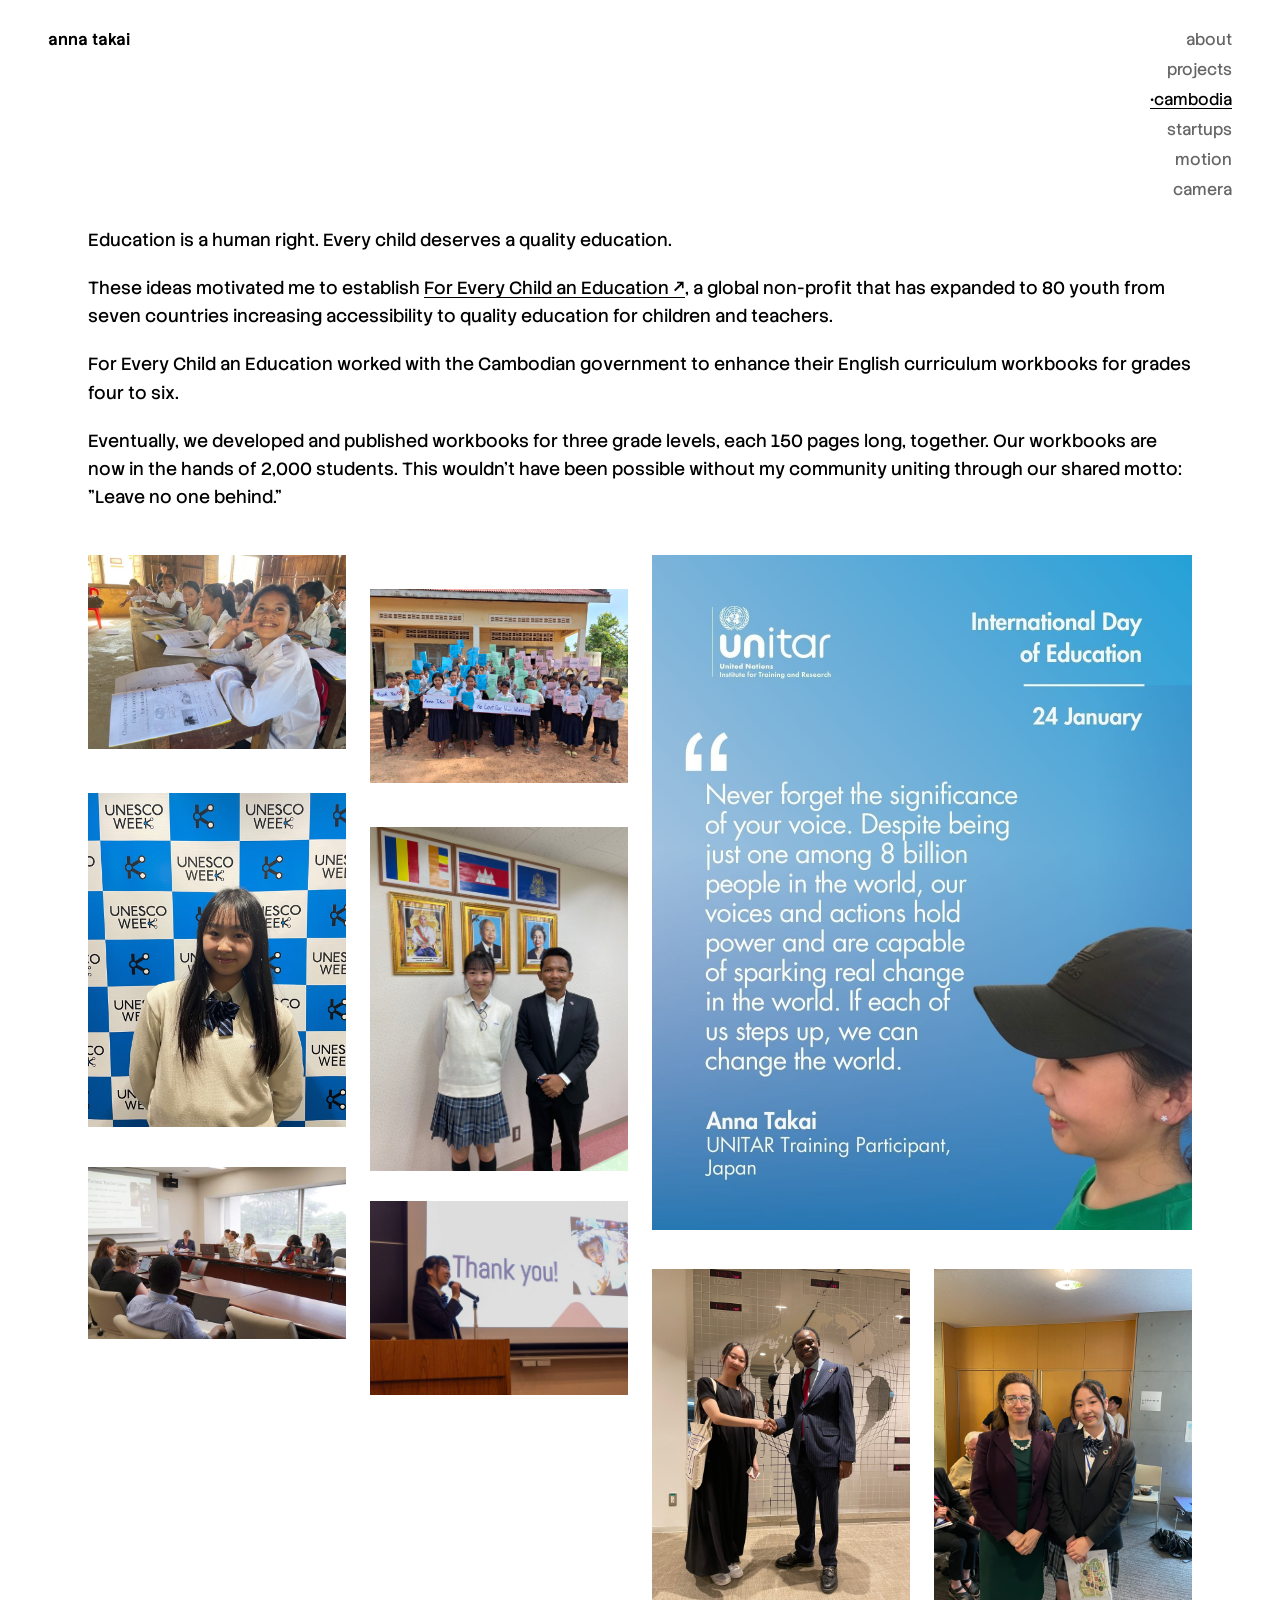
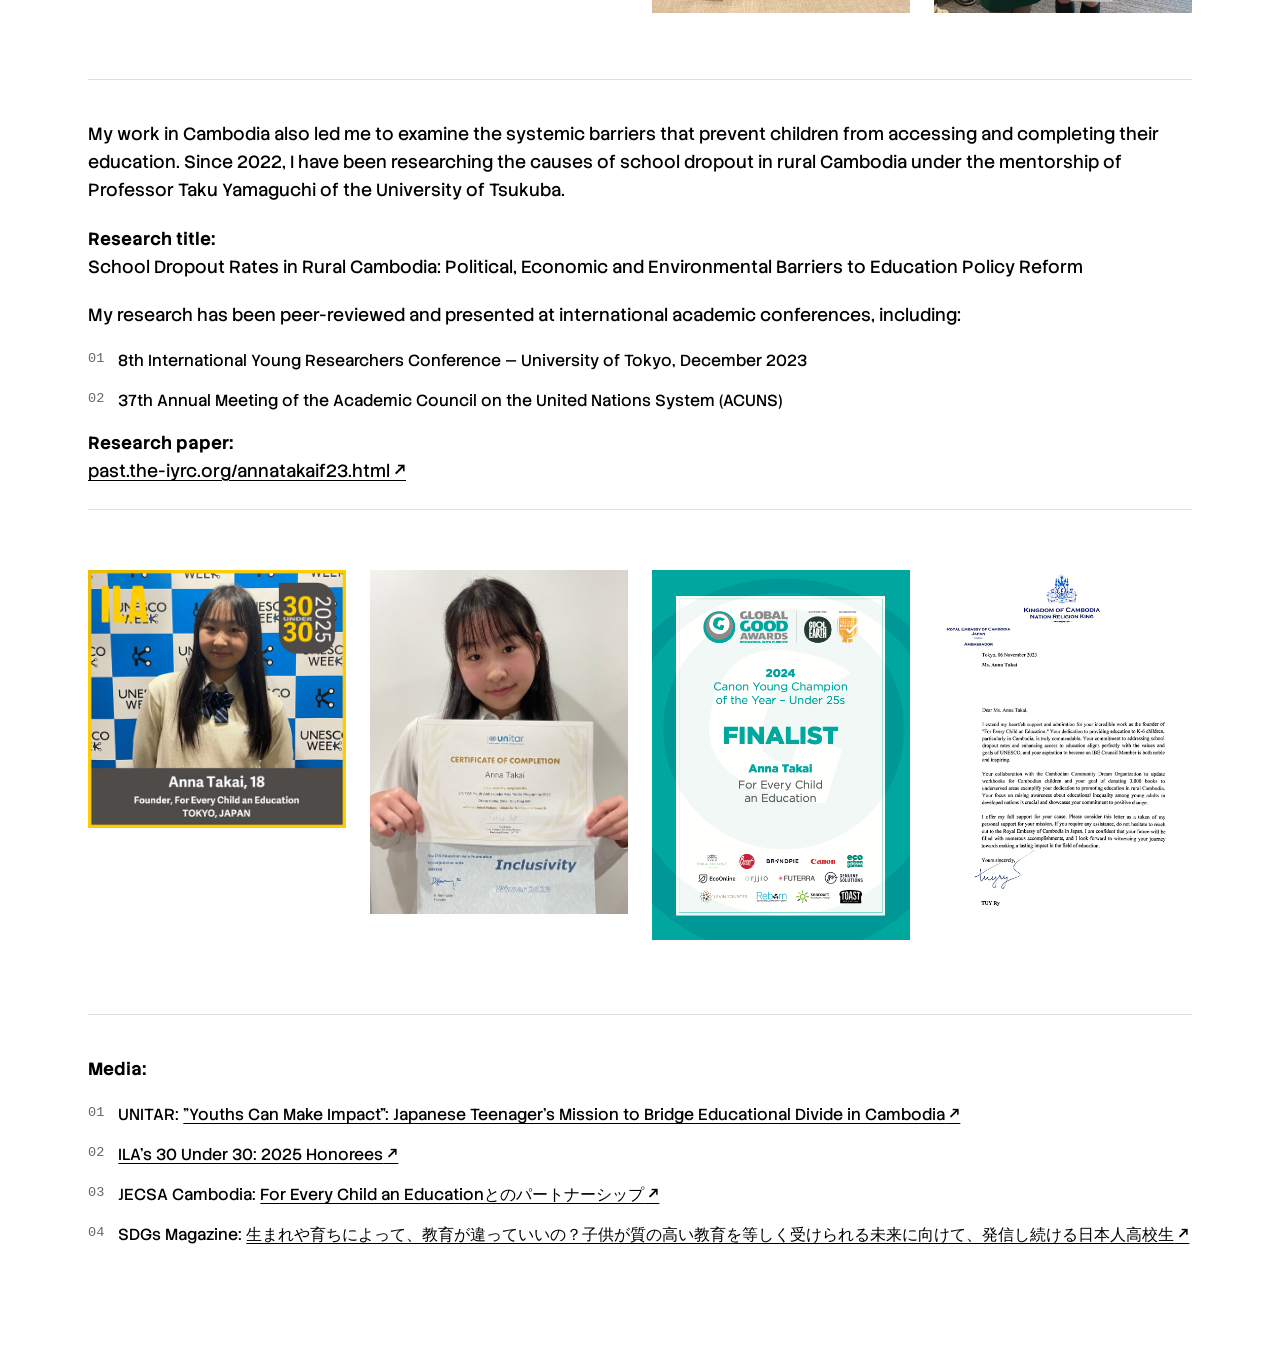
==== cambodia.html @ c9e7947b "Add JECSA Cambodia and SDGs Magazine links to media section" ====
<!doctype html>
<html lang="en">
<head>
<meta charset="utf-8">
<meta name="viewport" content="width=device-width, initial-scale=1">
<title>anna takai — cambodia</title>
<link rel="preconnect" href="https://fonts.googleapis.com">
<link rel="preconnect" href="https://fonts.gstatic.com" crossorigin>
<link href="https://fonts.googleapis.com/css2?family=Stack+Sans+Text:wght@200..700&display=swap" rel="stylesheet">
<link rel="stylesheet" href="style.css?v=29">
</head>
<body class="page">

<header class="site-header">
  <a class="name" href="index.html">anna takai</a>
  <nav>
    <a href="index.html">about</a>
    <a href="projects.html">projects</a>
    <a href="cambodia.html" class="active">cambodia</a>
    <a href="startups.html">startups</a>
    <a href="motion.html">motion</a>
    <a href="camera.html">camera</a>
  </nav>
</header>

<main>
  <div class="story">
    <p>Education is a human right. Every child deserves a quality education.</p>
    <p>These ideas motivated me to establish <a class="external" href="https://foreverychildaneducation.org/" target="_blank" rel="noopener">For Every Child an Education</a>, a global non-profit that has expanded to 80 youth from seven countries increasing accessibility to quality education for children and teachers.</p>
    <p>For Every Child an Education worked with the Cambodian government to enhance their English curriculum workbooks for grades four to six.</p>
    <p>Eventually, we developed and published workbooks for three grade levels, each 150 pages long, together. Our workbooks are now in the hands of 2,000 students. This wouldn't have been possible without my community uniting through our shared motto: "Leave no one behind."</p>
  </div>

  <div class="gallery-grid size-m">
    <div class="cell"><img src="images/cambodia-real/img-7025.jpg" alt=""></div>
    <div class="cell cell-large"><img src="images/cambodia-real/unitar-quote.jpeg" alt=""></div>
    <div class="cell"><img src="images/cambodia-real/img-9636.jpg" alt=""></div>
    <div class="cell"><img src="images/cambodia-real/unesco-week.png" alt=""></div>
    <div class="cell"><img src="images/cambodia-real/cambodia-embassy.jpg" alt=""></div>
    <div class="cell"><img src="images/cambodia-real/acuns-roundtable.jpg" alt=""></div>
    <div class="cell"><img src="images/cambodia-real/iyrc-speech.jpg" alt=""></div>
    <div class="cell"><img src="images/cambodia-real/img-9457.jpg" alt=""></div>
    <div class="cell"><img src="images/cambodia-real/img-7607.jpg" alt=""></div>
  </div>

  <div class="section-divider"></div>

  <div class="story">
    <p>My work in Cambodia also led me to examine the systemic barriers that prevent children from accessing and completing their education. Since 2022, I have been researching the causes of school dropout in rural Cambodia under the mentorship of Professor Taku Yamaguchi of the University of Tsukuba.</p>

    <p><strong>Research title:</strong><br>School Dropout Rates in Rural Cambodia: Political, Economic and Environmental Barriers to Education Policy Reform</p>

    <p>My research has been peer-reviewed and presented at international academic conferences, including:</p>

    <div class="list-item"><span class="idx">01</span><span>8th International Young Researchers Conference — University of Tokyo, December 2023</span></div>
    <div class="list-item"><span class="idx">02</span><span>37th Annual Meeting of the Academic Council on the United Nations System (ACUNS)</span></div>

    <p><strong>Research paper:</strong><br><a class="external" href="https://past.the-iyrc.org/annatakaif23.html" target="_blank" rel="noopener">past.the-iyrc.org/annatakaif23.html</a></p>
  </div>

  <div class="section-divider"></div>

  <div class="gallery-grid size-m">
    <div class="cell">
      <a href="documents/30-under-30-certificate.pdf" target="_blank" rel="noopener">
        <img src="images/cambodia-real/ila-30-under-30-badge.jpg" alt="">
      </a>
    </div>
    <div class="cell"><img src="images/cambodia-real/unitar-certificate.jpg" alt=""></div>
    <div class="cell"><img src="images/cambodia-real/global-good-awards.png" alt=""></div>
    <div class="cell"><img src="images/cambodia-real/cambodia-embassy-letter.png" alt=""></div>
  </div>

  <div class="section-divider"></div>

  <div class="story">
    <p><strong>Media:</strong></p>

    <div class="list-item"><span class="idx">01</span><span>UNITAR: <a class="external" href="https://unitar.org/about/news-stories/stories/youths-can-make-impact-japanese-teenagers-mission-bridge-educational-divide-cambodia" target="_blank" rel="noopener">"Youths Can Make Impact": Japanese Teenager's Mission to Bridge Educational Divide in Cambodia</a></span></div>
    <div class="list-item"><span class="idx">02</span><span><a class="external" href="https://www.literacyworldwide.org/docs/default-source/communications/literacy-today/ila-2025-30-under-30.pdf?sfvrsn=174d9413_4" target="_blank" rel="noopener">ILA's 30 Under 30: 2025 Honorees</a></span></div>
    <div class="list-item"><span class="idx">03</span><span>JECSA Cambodia: <a class="external" href="https://jecsa-cambodia.org/activity/post-29624/" target="_blank" rel="noopener">For Every Child an Educationとのパートナーシップ</a></span></div>
    <div class="list-item"><span class="idx">04</span><span>SDGs Magazine: <a class="external" href="https://sdgsmagazine.jp/2022/09/20/7630/" target="_blank" rel="noopener">生まれや育ちによって、教育が違っていいの？子供が質の高い教育を等しく受けられる未来に向けて、発信し続ける日本人高校生</a></span></div>
  </div>
</main>

<script src="script.js?v=3"></script>
</body>
</html>
---- style.css ----
:root {
  --ink: #000;
  --muted: #666;
  --line: #e0e0e0;
  --bg: #fff;
  --mono: "SF Mono", "Menlo", "Consolas", monospace;
  --sans: "Stack Sans Text", -apple-system, "Helvetica Neue", Arial, sans-serif;
}

* { box-sizing: border-box; }

html, body {
  margin: 0;
  padding: 0;
  background: var(--bg);
  color: var(--ink);
  font-family: var(--sans);
  font-size: 16px;
  line-height: 1.5;
}

a {
  color: var(--ink);
  text-decoration: underline;
  text-underline-offset: 3px;
}

a.external::after {
  content: " \2197";
}

/* ---------- intro splash (about page) ---------- */

.intro-overlay {
  position: fixed;
  inset: 0;
  background: var(--bg);
  display: flex;
  align-items: center;
  justify-content: center;
  z-index: 9999;
  opacity: 1;
  transition: opacity 1.8s ease;
}

.intro-overlay.hide {
  opacity: 0;
  pointer-events: none;
}

.intro-text {
  font-size: 1.75rem;
  font-weight: 600;
  letter-spacing: 0.02em;
}

.intro-text::after {
  content: "|";
  margin-left: 3px;
  animation: intro-blink 0.8s steps(1) infinite;
}

@keyframes intro-blink {
  50% { opacity: 0; }
}

/* ---------- top banner (about page) ---------- */

.hero {
  position: relative;
  width: 100%;
  height: 100vh;
  overflow: hidden;
  background: var(--bg);
}

.hero video {
  width: 100%;
  height: 100%;
  object-fit: cover;
  display: block;
}

.mute-toggle {
  position: absolute;
  bottom: 24px;
  right: 24px;
  z-index: 10;
  display: flex;
  align-items: center;
  justify-content: center;
  width: 40px;
  height: 40px;
  background: rgba(0, 0, 0, 0.5);
  color: #fff;
  border: 1px solid rgba(255, 255, 255, 0.5);
  border-radius: 50%;
  padding: 0;
  cursor: pointer;
}

.mute-toggle:hover {
  background: rgba(0, 0, 0, 0.75);
}

.mute-toggle svg {
  width: 20px;
  height: 20px;
}

.mute-toggle.is-muted .icon-unmuted,
.mute-toggle:not(.is-muted) .icon-muted {
  display: none;
}

/* ---------- header / nav ---------- */

header.site-header {
  position: fixed;
  top: 0;
  left: 0;
  right: 0;
  z-index: 1000;
  display: flex;
  justify-content: space-between;
  align-items: flex-start;
  padding: 28px 48px;
  background: transparent;
}

body.page {
  padding-top: 170px;
}

header.site-header .name {
  font-weight: 600;
  text-decoration: none;
  color: var(--ink);
}

header.site-header nav {
  display: flex;
  flex-direction: column;
  align-items: flex-end;
  gap: 6px;
}

header.site-header nav a {
  text-decoration: none;
  color: var(--muted);
}

header.site-header nav a.active {
  color: var(--ink);
  text-decoration: underline;
  text-underline-offset: 3px;
}

header.site-header.over-video .name,
header.site-header.over-video nav a,
header.site-header.over-video nav a.active {
  color: #fff;
}

header.site-header nav a.active::before {
  content: "\2022 ";
}

/* ---------- main content ---------- */

main {
  max-width: 1200px;
  margin: 0 auto;
  padding: 56px 48px 80px 48px;
}

main.narrow {
  max-width: 900px;
}

body.home main.narrow {
  max-width: 1080px;
}

.intro {
  max-width: 1100px;
  padding: 0 48px;
  text-align: left;
  display: flex;
  align-items: flex-start;
  gap: 48px;
}

body.home .intro {
  margin-top: 56px;
}

.intro-bio {
  flex: 1;
  min-width: 0;
}

.intro-photo {
  width: 280px;
  aspect-ratio: 3 / 4;
  object-fit: cover;
  object-position: 50% 25%;
  flex-shrink: 0;
  border-radius: 4px;
}

.intro p {
  margin: 0 0 20px 0;
  font-size: 1.35rem;
  line-height: 1.5;
  font-weight: 400;
}

.intro-roles {
  margin-top: 36px;
  padding-top: 28px;
  border-top: 1px solid var(--line);
}

.intro-roles .list-item {
  margin-bottom: 14px;
}

.intro-roles .list-item:last-child {
  margin-bottom: 0;
}

.intro-roles .list-item strong {
  color: var(--ink);
  font-size: 1rem;
  margin-bottom: 2px;
}

.intro-roles .list-item span {
  color: var(--muted);
  font-size: 0.95rem;
  line-height: 1.5;
}

.columns {
  display: grid;
  grid-template-columns: 1fr 1fr;
  gap: 48px;
  margin-top: 56px;
}

.columns h3 {
  margin: 0 0 18px 0;
  font-size: 1rem;
}

.list-item {
  display: flex;
  gap: 14px;
  margin-bottom: 16px;
  align-items: flex-start;
}

.list-item strong {
  display: inline-block;
  margin-bottom: 4px;
}

.list-item .idx {
  font-family: var(--mono);
  color: var(--muted);
  font-size: 0.85rem;
  flex-shrink: 0;
}

.footer-columns {
  display: grid;
  grid-template-columns: 1fr 1fr;
  gap: 48px;
  margin-top: 72px;
  padding-top: 32px;
  border-top: 1px solid var(--line);
}

.footer-columns h3 {
  margin: 0 0 14px 0;
  font-size: 1rem;
}

.footer-links {
  display: grid;
  grid-template-columns: 1fr 1fr;
  gap: 8px 24px;
}

/* ---------- gallery pages (cambodia / aesthetic) ---------- */

.section-divider {
  border-top: 1px solid var(--line);
  margin: 20px 0 40px 0;
}

.story {
  max-width: 1400px;
  margin-bottom: 24px;
}

.story p {
  margin: 0 0 20px 0;
  font-size: 1.1rem;
  line-height: 1.6;
}

.gallery-controls {
  display: flex;
  gap: 16px;
  margin: 40px 0 32px 0;
  font-family: var(--mono);
  font-size: 0.9rem;
}

.gallery-controls button {
  background: none;
  border: none;
  font-family: var(--mono);
  font-size: 0.9rem;
  color: var(--muted);
  cursor: pointer;
  padding: 0;
}

.gallery-controls button.active {
  color: var(--ink);
  text-decoration: underline;
  text-underline-offset: 3px;
}

.gallery-grid {
  display: grid;
  grid-template-columns: repeat(4, 1fr);
  grid-auto-rows: 10px;
  gap: 24px;
  padding: 20px 0 40px 0;
}

.gallery-grid.size-s { grid-template-columns: repeat(6, 1fr); }
.gallery-grid.size-l { grid-template-columns: repeat(2, 1fr); }

.gallery-grid .cell {
  overflow: hidden;
}

.gallery-grid .cell-large {
  grid-column: 3 / span 2;
}


.gallery-grid .cell img {
  width: 100%;
  height: auto;
  display: block;
}

.gallery-grid:not(.cropped) .cell img {
  transition: transform 0.25s ease, filter 0.25s ease;
}

.gallery-grid:not(.cropped) .cell:hover img {
  transform: scale(1.04);
  filter: brightness(0.75);
}

/* uniform cropped grid (aesthetic page) with hover caption + click-pop */

.gallery-grid.cropped {
  grid-auto-rows: auto;
}

.gallery-grid.cropped .cell {
  position: relative;
  aspect-ratio: 1 / 1;
  background: #eee;
  cursor: pointer;
}

.gallery-grid.cropped .cell img {
  width: 100%;
  height: 100%;
  object-fit: cover;
}

.gallery-grid.cropped .cell .caption {
  position: absolute;
  inset: 0;
  display: flex;
  align-items: flex-end;
  padding: 16px;
  background: linear-gradient(to top, rgba(0, 0, 0, 0.65), rgba(0, 0, 0, 0) 55%);
  color: #fff;
  font-weight: 200;
  font-size: 0.9rem;
  letter-spacing: 0.01em;
  opacity: 0;
  transition: opacity 0.3s ease;
  pointer-events: none;
}

.gallery-grid.cropped .cell:hover .caption {
  opacity: 1;
}

.gallery-grid.cropped .cell.popped {
  animation: cell-pop 0.35s ease;
}

@keyframes cell-pop {
  0% { transform: scale(1); }
  45% { transform: scale(1.06); }
  100% { transform: scale(1); }
}

/* ---------- project detail pages ---------- */

.project-detail {
  max-width: 900px;
}

.project-title-row {
  display: flex;
  flex-direction: column;
  align-items: flex-start;
  gap: 10px;
  margin: 0 0 28px 0;
}

.project-title {
  text-align: left;
  font-size: 2.6rem;
  font-weight: 700;
  line-height: 1.1;
  margin: 0;
}

.project-back {
  font-size: 0.95rem;
  color: var(--muted);
  text-decoration: none;
  white-space: nowrap;
}

.project-back:hover {
  color: var(--ink);
  text-decoration: underline;
  text-underline-offset: 3px;
}

.project-description {
  text-align: left;
  color: var(--ink);
  font-size: 1.05rem;
  font-weight: 400;
  line-height: 1.7;
  margin: 0;
}

.project-link {
  margin: 20px 0 0 0;
  font-size: 1.05rem;
}

.project-video {
  display: block;
  width: 100%;
  margin-top: 40px;
  border-radius: 4px;
}

/* ---------- motion page ---------- */

.motion-intro {
  text-align: center;
  color: var(--ink);
  font-size: 1.1rem;
  line-height: 1.7;
  margin: 20px 0 48px 0;
}

.page-heading {
  text-align: center;
  color: var(--ink);
  font-size: 1.6rem;
  font-weight: 600;
  font-style: italic;
  margin: 0 0 20px 0;
}

.video-grid {
  display: grid;
  grid-template-columns: repeat(2, 1fr);
  gap: 24px;
  padding-bottom: 40px;
}

.video-cell {
  position: relative;
  display: block;
  aspect-ratio: 16 / 9;
  overflow: hidden;
  background: #eee;
}

.video-cell img {
  width: 100%;
  height: 100%;
  object-fit: cover;
  display: block;
  transition: transform 0.25s ease, filter 0.25s ease;
}

.video-cell:hover img {
  transform: scale(1.04);
  filter: brightness(0.7);
}

/* ---------- projects page ---------- */

.project-grid {
  display: grid;
  grid-template-columns: repeat(2, 1fr);
  gap: 48px 40px;
  padding-bottom: 40px;
}

.project-grid .project-image {
  aspect-ratio: 4 / 3;
  background: #f0f0f0;
  display: flex;
  align-items: center;
  justify-content: center;
  overflow: hidden;
  padding: 24px;
}

.project-grid .project-image img {
  width: 100%;
  height: 100%;
  object-fit: contain;
  transition: transform 0.25s ease, filter 0.25s ease;
}

.project-grid .project-image:hover img {
  transform: scale(1.04);
  filter: brightness(0.75);
}

.project-grid .project-image.placeholder {
  border: 1px dashed var(--line);
  color: var(--muted);
  font-size: 0.9rem;
}

.project-grid .project-caption {
  margin-top: 16px;
}

.project-grid .project-caption .caption-title {
  font-size: 1.05rem;
}

.project-grid .project-caption .caption-title strong {
  font-weight: 600;
}

.project-grid .project-caption .sep {
  color: var(--muted);
  margin: 0 6px;
}

.project-grid .project-caption .caption-desc {
  display: block;
  margin-top: 6px;
  font-size: 0.85rem;
  color: var(--muted);
  line-height: 1.5;
}

@media (max-width: 720px) {
  .project-grid {
    grid-template-columns: 1fr;
  }
}

/* ---------- simple content page (startups / motion) ---------- */

.section-block {
  margin-bottom: 48px;
}

.section-block h3 {
  margin: 0 0 18px 0;
}

@media (max-width: 720px) {
  header.site-header {
    flex-direction: column;
    gap: 16px;
    padding: 24px 24px 0 24px;
  }
  header.site-header nav {
    align-items: flex-start;
  }
  main { padding: 32px 24px 60px 24px; }
  .columns, .footer-columns { grid-template-columns: 1fr; gap: 32px; }
  .gallery-grid, .gallery-grid.size-s, .gallery-grid.size-l {
    grid-template-columns: repeat(2, 1fr);
  }
  .gallery-grid .cell-large {
    grid-column: 1 / span 2;
  }
  .video-grid {
    grid-template-columns: 1fr;
  }
  .intro {
    padding: 0 24px;
    flex-direction: column;
    gap: 24px;
  }
  .intro p { font-size: 1.1rem; }
  .intro-photo {
    width: 100%;
    max-width: 320px;
    aspect-ratio: 4 / 3;
  }
}
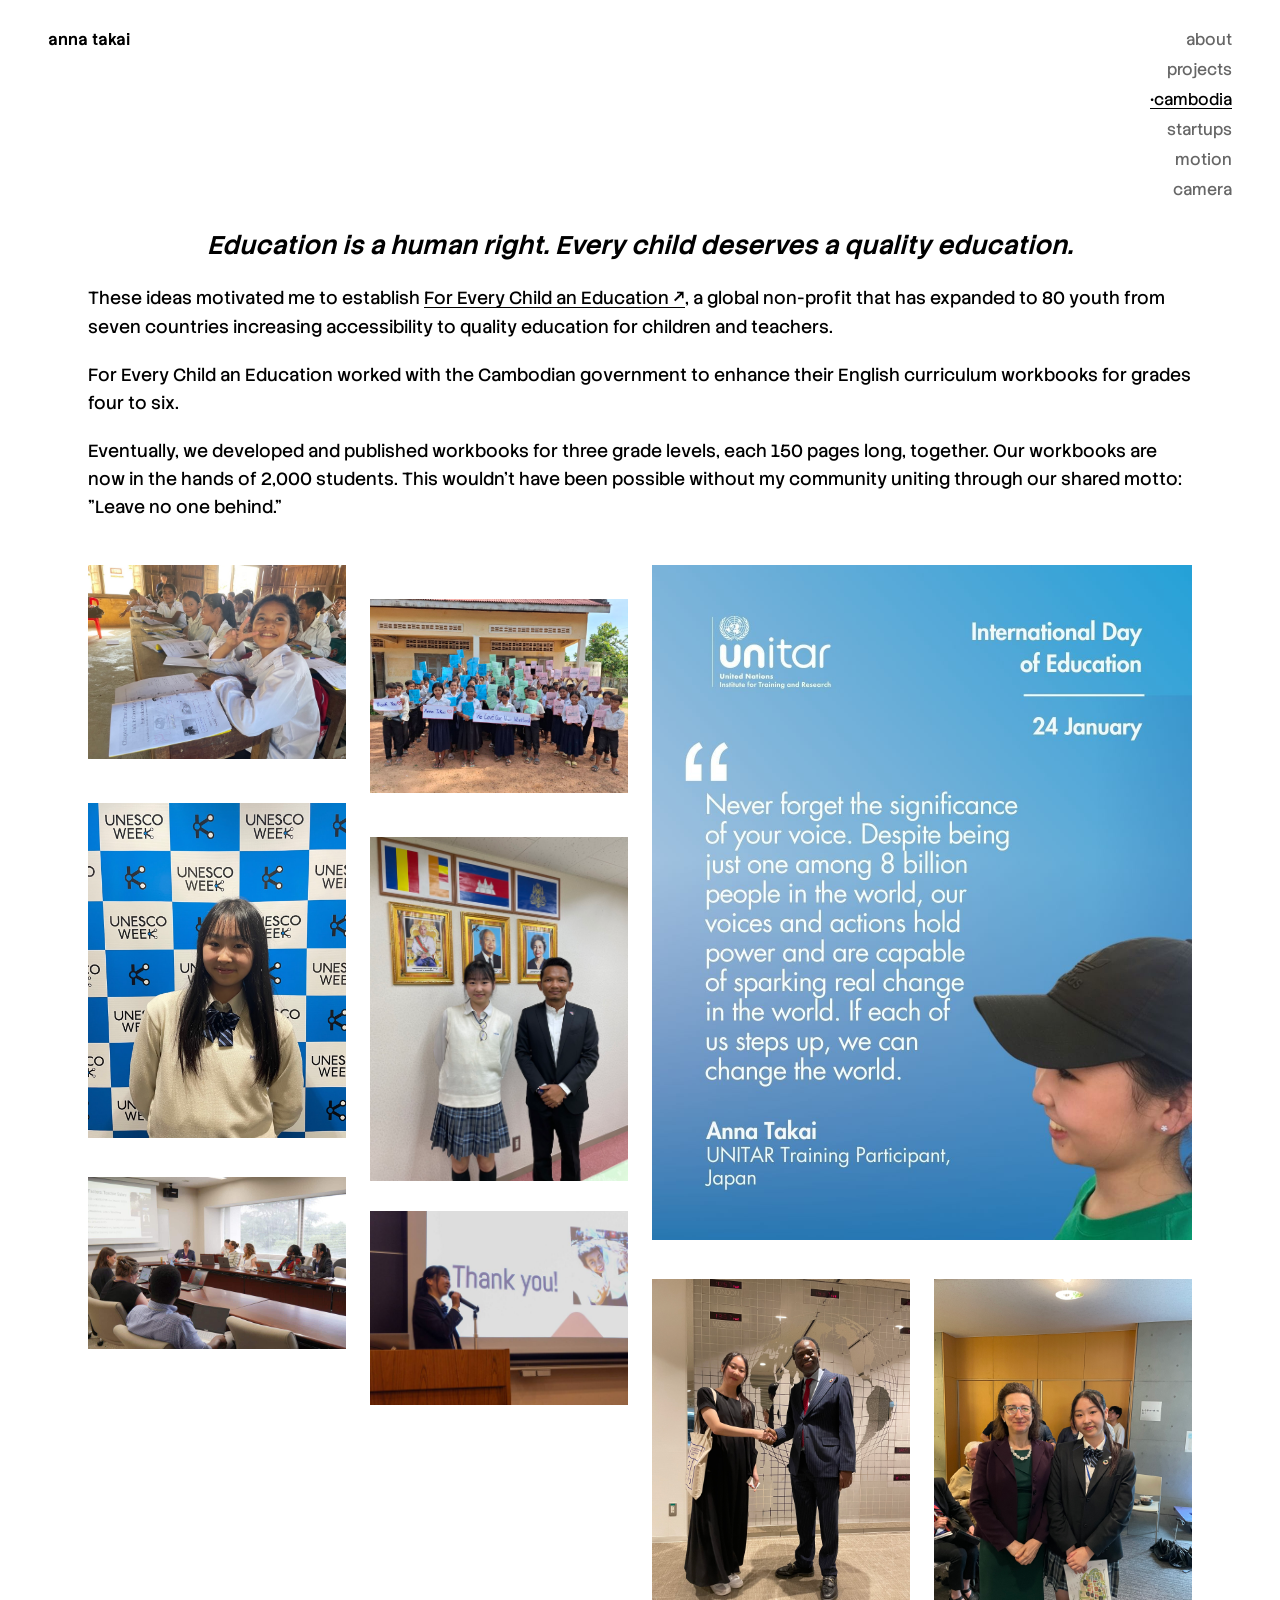
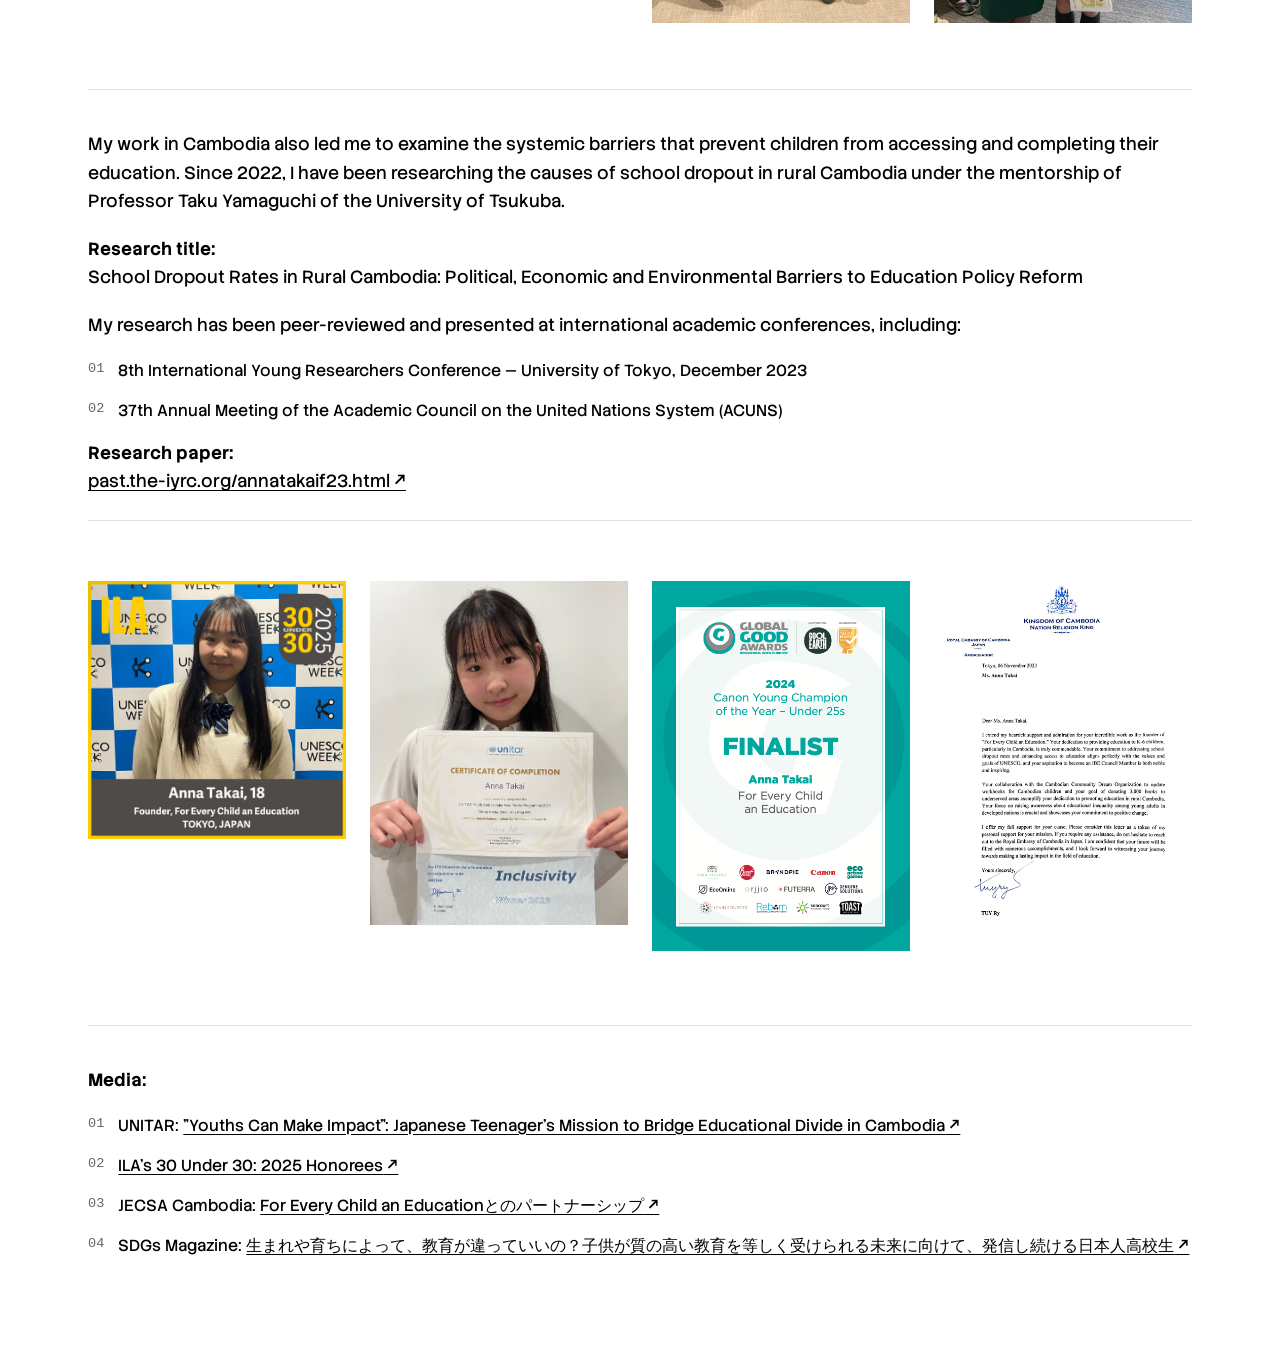
==== commit fb02ab2a: "Simplify Foundess section: align all 3 IG posts in one row, merge paragraph, remove gala photos Also" ====
--- a/cambodia.html
+++ b/cambodia.html
@@ -7,7 +7,7 @@
 <link rel="preconnect" href="https://fonts.googleapis.com">
 <link rel="preconnect" href="https://fonts.gstatic.com" crossorigin>
 <link href="https://fonts.googleapis.com/css2?family=Stack+Sans+Text:wght@200..700&display=swap" rel="stylesheet">
-<link rel="stylesheet" href="style.css?v=29">
+<link rel="stylesheet" href="style.css?v=40">
 </head>
 <body class="page">
 
@@ -24,8 +24,8 @@
 </header>
 
 <main>
+  <h2 class="page-heading">Education is a human right. Every child deserves a quality education.</h2>
   <div class="story">
-    <p>Education is a human right. Every child deserves a quality education.</p>
     <p>These ideas motivated me to establish <a class="external" href="https://foreverychildaneducation.org/" target="_blank" rel="noopener">For Every Child an Education</a>, a global non-profit that has expanded to 80 youth from seven countries increasing accessibility to quality education for children and teachers.</p>
     <p>For Every Child an Education worked with the Cambodian government to enhance their English curriculum workbooks for grades four to six.</p>
     <p>Eventually, we developed and published workbooks for three grade levels, each 150 pages long, together. Our workbooks are now in the hands of 2,000 students. This wouldn't have been possible without my community uniting through our shared motto: "Leave no one behind."</p>
--- a/style.css
+++ b/style.css
@@ -261,6 +261,10 @@
   align-items: flex-start;
 }
 
+.list-item-spaced {
+  margin-top: 24px;
+}
+
 .list-item strong {
   display: inline-block;
   margin-bottom: 4px;
@@ -600,6 +604,59 @@
   margin: 0 0 18px 0;
 }
 
+.section-block p {
+  margin: 0 0 20px 0;
+  font-size: 0.95rem;
+  line-height: 1.6;
+}
+
+.section-block-flex {
+  display: flex;
+  align-items: center;
+  gap: 48px;
+}
+
+.section-block-text {
+  flex: 1;
+  min-width: 0;
+}
+
+.section-block-photo {
+  width: 320px;
+  aspect-ratio: 3 / 2;
+  object-fit: cover;
+  flex-shrink: 0;
+  border-radius: 4px;
+}
+
+.ig-scroll {
+  display: flex;
+  gap: 24px;
+  margin-top: 16px;
+  overflow-x: auto;
+  padding-bottom: 16px;
+}
+
+.ig-embed {
+  flex-shrink: 0;
+  width: 340px;
+}
+
+.ig-embed .instagram-media {
+  margin: 0 !important;
+  min-width: 0 !important;
+  width: 100% !important;
+}
+
+@media (max-width: 720px) {
+  .section-block-flex {
+    flex-direction: column;
+  }
+  .section-block-photo {
+    width: 100%;
+  }
+}
+
 @media (max-width: 720px) {
   header.site-header {
     flex-direction: column;
